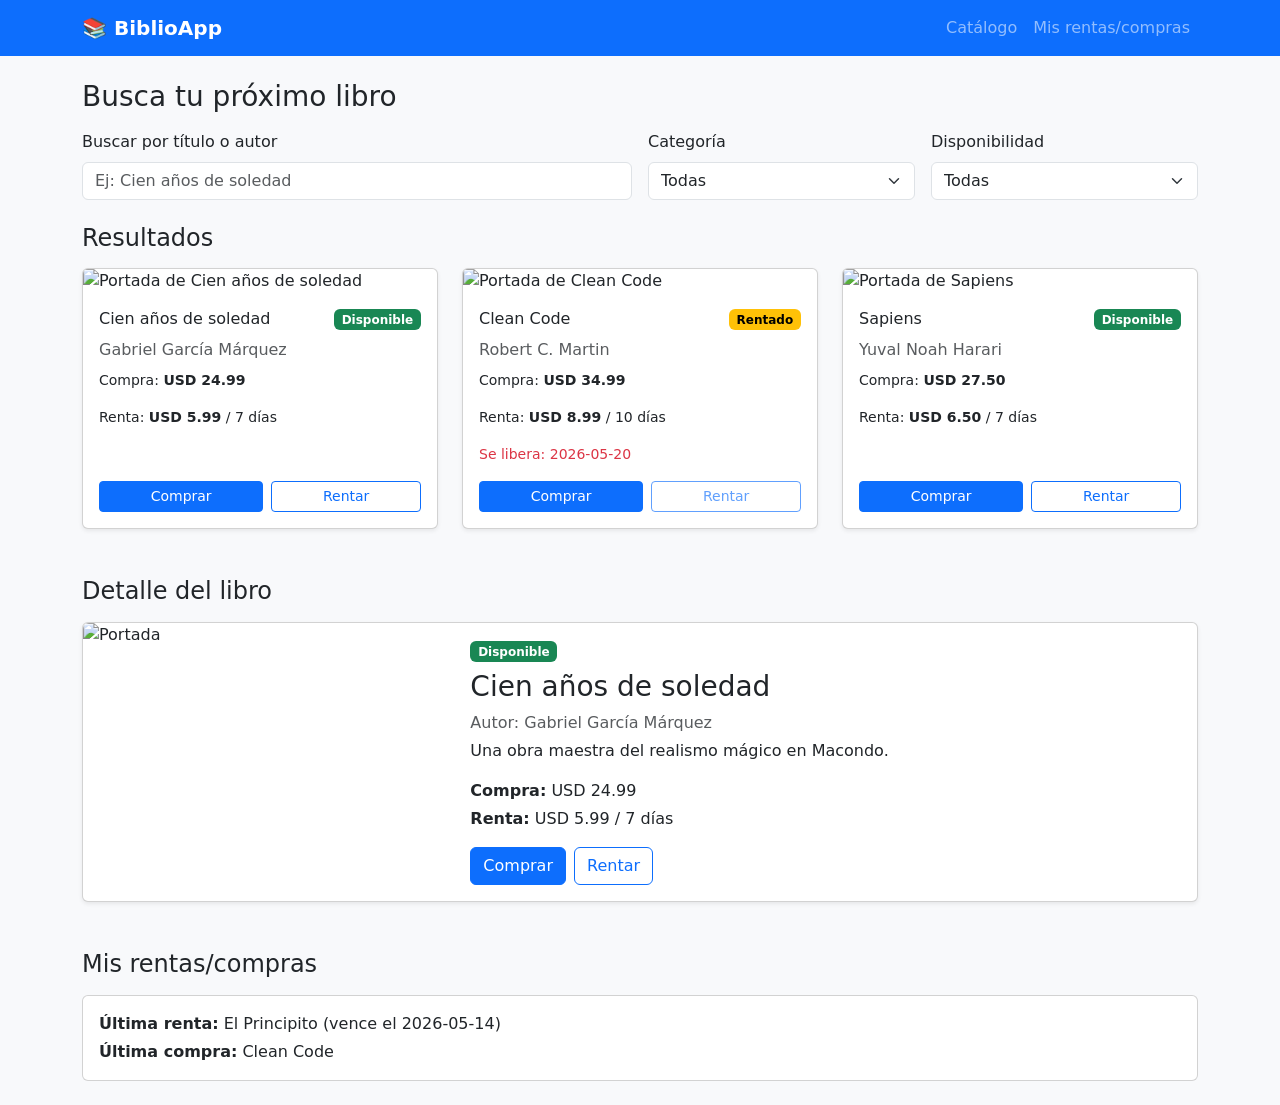
==== index.html @ 9d70b994 "Agrega resumen del plan en archivo Markdown" ====
<!doctype html>
<html lang="es">
  <head>
    <meta charset="UTF-8" />
    <meta name="viewport" content="width=device-width, initial-scale=1.0" />
    <title>Biblioteca | Catálogo</title>
    <link
      href="https://cdn.jsdelivr.net/npm/bootstrap@5.3.3/dist/css/bootstrap.min.css"
      rel="stylesheet"
      integrity="sha384-QWTKZyjpPEjISv5WaRU9OFeRpok6YctnYmDr5pNlyT2bRjXh0JMhjY6hW+ALEwIH"
      crossorigin="anonymous"
    />
    <link rel="stylesheet" href="styles.css" />
  </head>
  <body>
    <nav class="navbar navbar-expand-lg navbar-dark bg-primary sticky-top">
      <div class="container">
        <a class="navbar-brand fw-bold" href="#">📚 BiblioApp</a>
        <button
          class="navbar-toggler"
          type="button"
          data-bs-toggle="collapse"
          data-bs-target="#navbarNav"
          aria-controls="navbarNav"
          aria-expanded="false"
          aria-label="Alternar navegación"
        >
          <span class="navbar-toggler-icon"></span>
        </button>
        <div class="collapse navbar-collapse" id="navbarNav">
          <ul class="navbar-nav ms-auto">
            <li class="nav-item"><a class="nav-link" href="#catalogo">Catálogo</a></li>
            <li class="nav-item"><a class="nav-link" href="#historial">Mis rentas/compras</a></li>
          </ul>
        </div>
      </div>
    </nav>

    <main class="container my-4">
      <section class="mb-4" id="catalogo">
        <h1 class="h3 mb-3">Busca tu próximo libro</h1>
        <form class="row g-3" id="searchForm">
          <div class="col-md-6">
            <label for="searchInput" class="form-label">Buscar por título o autor</label>
            <input id="searchInput" class="form-control" type="text" placeholder="Ej: Cien años de soledad" />
          </div>
          <div class="col-md-3">
            <label for="categoryFilter" class="form-label">Categoría</label>
            <select id="categoryFilter" class="form-select">
              <option value="all" selected>Todas</option>
              <option value="novela">Novela</option>
              <option value="programacion">Programación</option>
              <option value="historia">Historia</option>
            </select>
          </div>
          <div class="col-md-3">
            <label for="availabilityFilter" class="form-label">Disponibilidad</label>
            <select id="availabilityFilter" class="form-select">
              <option value="all" selected>Todas</option>
              <option value="available">Disponible</option>
              <option value="rented">Rentado</option>
            </select>
          </div>
        </form>
        <div id="emptyState" class="alert alert-warning mt-3 d-none" role="alert">
          No encontramos ese libro o no está disponible en este momento.
        </div>
      </section>

      <section>
        <div class="d-flex align-items-center gap-2 mb-3">
          <h2 class="h4 mb-0">Resultados</h2>
          <div id="loader" class="spinner-border spinner-border-sm text-primary d-none" role="status" aria-hidden="true"></div>
        </div>
        <div id="booksGrid" class="row g-4"></div>
      </section>

      <section id="detalle" class="mt-5">
        <h2 class="h4 mb-3">Detalle del libro</h2>
        <article class="card shadow-sm">
          <div class="row g-0">
            <div class="col-md-4">
              <img id="detailImage" src="https://placehold.co/600x800?text=Libro" class="img-fluid rounded-start book-cover" alt="Portada" />
            </div>
            <div class="col-md-8">
              <div class="card-body">
                <span id="detailBadge" class="badge text-bg-success mb-2">Disponible</span>
                <h3 id="detailTitle" class="card-title">Selecciona un libro</h3>
                <p id="detailAuthor" class="text-muted mb-1"></p>
                <p id="detailDescription" class="card-text">Aquí verás la descripción del libro seleccionado.</p>
                <p class="mb-1"><strong>Compra:</strong> <span id="detailPurchase">—</span></p>
                <p><strong>Renta:</strong> <span id="detailRental">—</span></p>
                <p id="releaseDate" class="text-danger d-none mb-3"></p>
                <div class="d-flex flex-wrap gap-2">
                  <button id="buyBtn" class="btn btn-primary">Comprar</button>
                  <button id="rentBtn" class="btn btn-outline-primary">Rentar</button>
                  <button id="notifyBtn" class="btn btn-outline-secondary d-none">Avisarme cuando se libere</button>
                </div>
              </div>
            </div>
          </div>
        </article>
      </section>

      <section id="historial" class="mt-5">
        <h2 class="h4 mb-3">Mis rentas/compras</h2>
        <div class="card">
          <div class="card-body">
            <p class="mb-1"><strong>Última renta:</strong> El Principito (vence el 2026-05-14)</p>
            <p class="mb-0"><strong>Última compra:</strong> Clean Code</p>
          </div>
        </div>
      </section>
    </main>

    <script src="app.js"></script>
    <script src="https://cdn.jsdelivr.net/npm/bootstrap@5.3.3/dist/js/bootstrap.bundle.min.js" integrity="sha384-YvpcrYf0tY3lHB60NNkmXc5s9fDVZLESaAA55NDzOxhy9GkcIdslK1eN7N6jIeHz" crossorigin="anonymous"></script>
  </body>
</html>
---- styles.css ----
body {
  background: #f8f9fb;
}

.book-cover {
  height: 100%;
  max-height: 420px;
  object-fit: cover;
}

.book-card .card {
  transition: transform 0.2s ease, box-shadow 0.2s ease;
  height: 100%;
}

.book-card .card:hover {
  transform: translateY(-4px);
  box-shadow: 0 0.5rem 1rem rgba(0, 0, 0, 0.1);
}
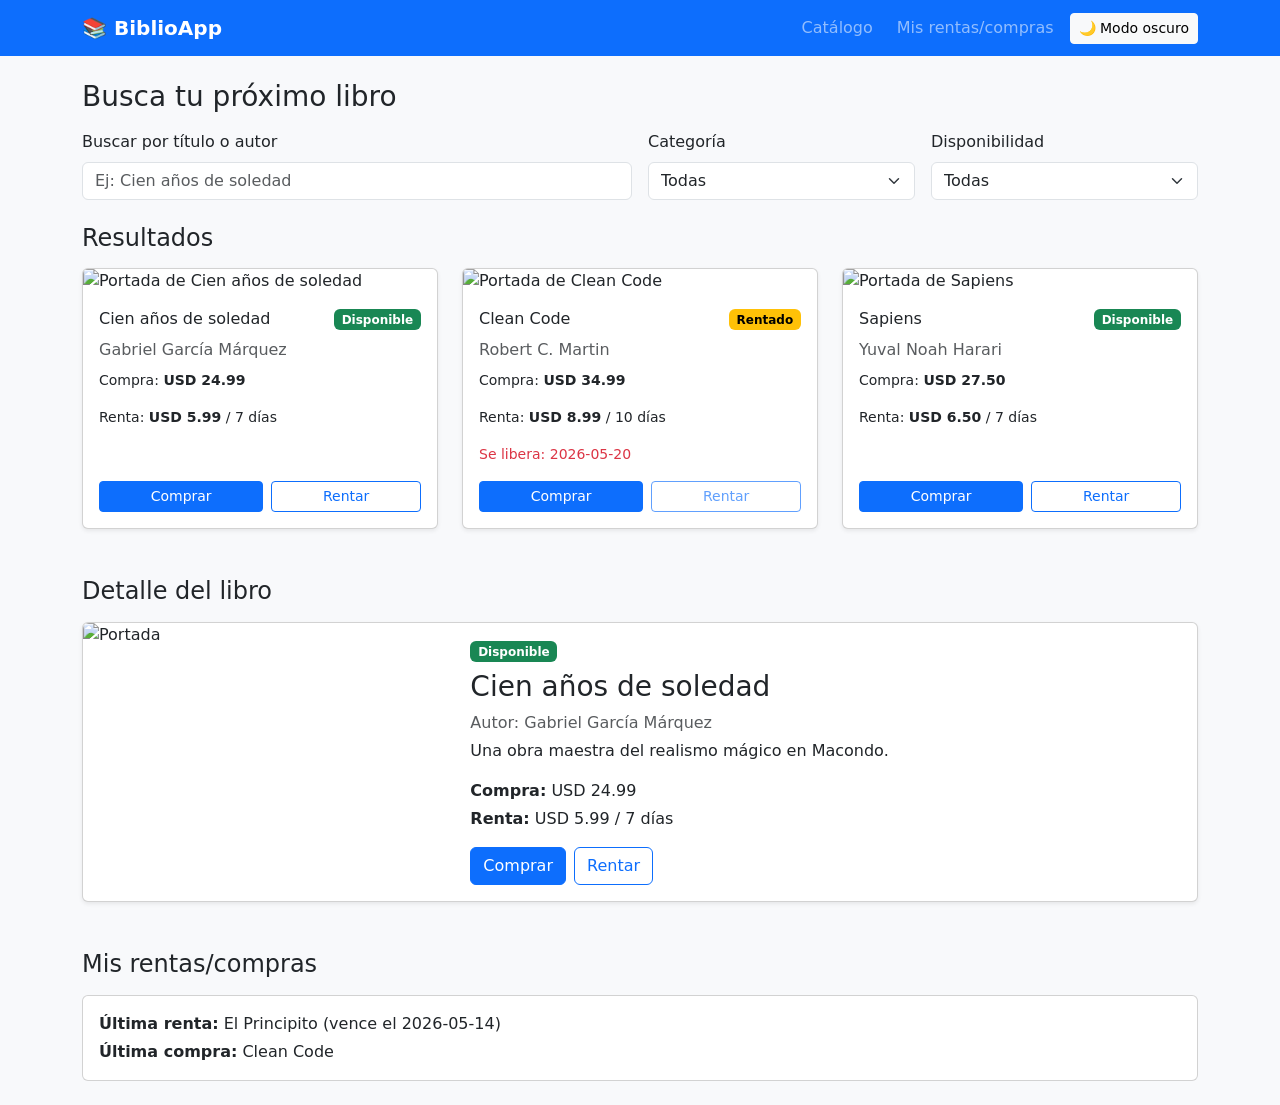
==== commit ddf9bf8d: "Agregar modo claro/oscuro con botón y persistencia" ====
--- a/index.html
+++ b/index.html
@@ -12,7 +12,7 @@
     />
     <link rel="stylesheet" href="styles.css" />
   </head>
-  <body>
+  <body data-bs-theme="light">
     <nav class="navbar navbar-expand-lg navbar-dark bg-primary sticky-top">
       <div class="container">
         <a class="navbar-brand fw-bold" href="#">📚 BiblioApp</a>
@@ -28,9 +28,14 @@
           <span class="navbar-toggler-icon"></span>
         </button>
         <div class="collapse navbar-collapse" id="navbarNav">
-          <ul class="navbar-nav ms-auto">
+          <ul class="navbar-nav ms-auto align-items-lg-center gap-lg-2">
             <li class="nav-item"><a class="nav-link" href="#catalogo">Catálogo</a></li>
             <li class="nav-item"><a class="nav-link" href="#historial">Mis rentas/compras</a></li>
+            <li class="nav-item">
+              <button id="themeToggle" class="btn btn-sm btn-light" type="button" aria-label="Cambiar tema">
+                🌙 Modo oscuro
+              </button>
+            </li>
           </ul>
         </div>
       </div>
--- a/styles.css
+++ b/styles.css
@@ -1,5 +1,17 @@
 body {
   background: #f8f9fb;
+  transition: background-color 0.2s ease, color 0.2s ease;
+}
+
+body[data-bs-theme="dark"] {
+  background: #121417;
+}
+
+body[data-bs-theme="dark"] .book-card .card,
+body[data-bs-theme="dark"] #detalle .card,
+body[data-bs-theme="dark"] #historial .card {
+  background-color: #1c2128;
+  border-color: #2f353d;
 }
 
 .book-cover {
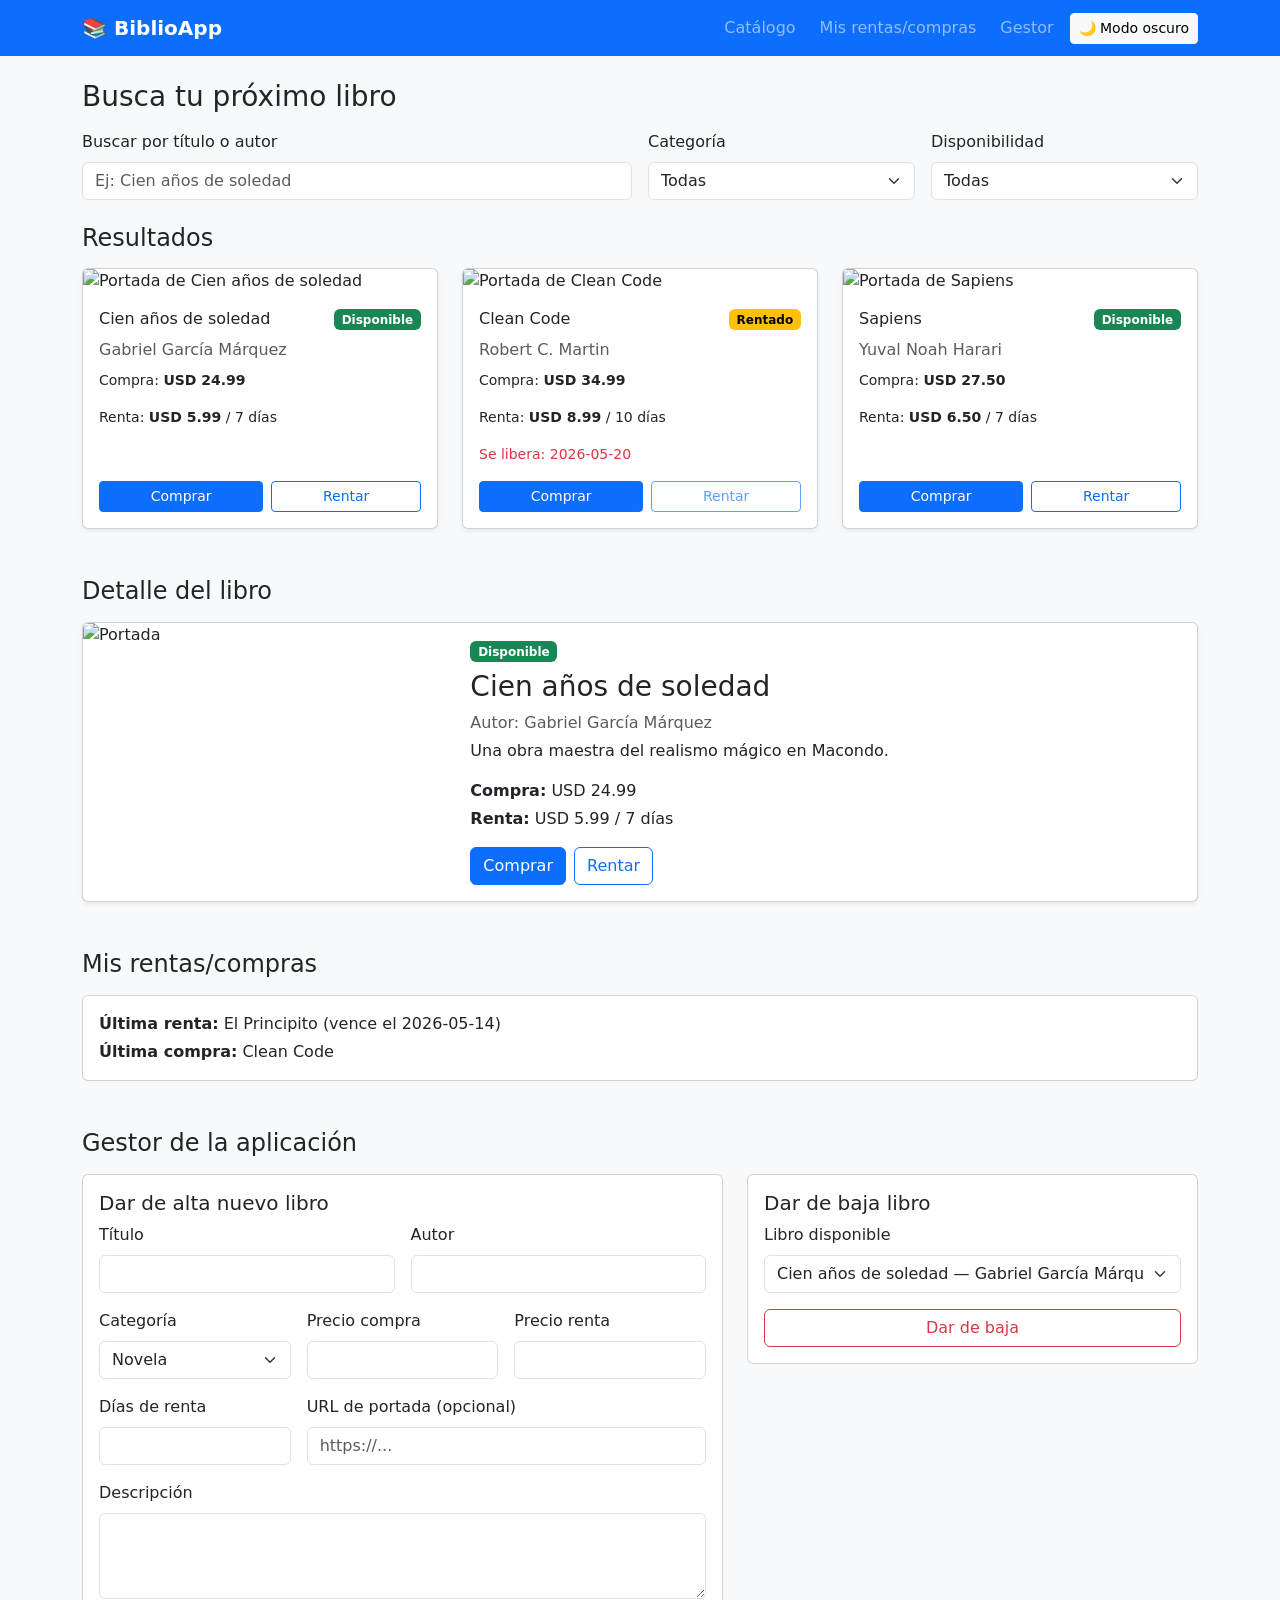
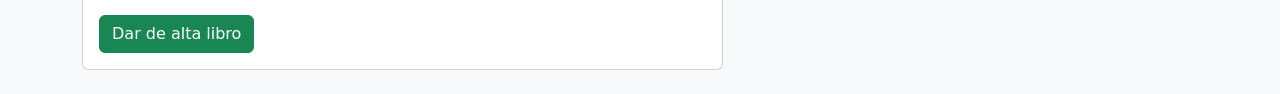
==== commit ac3668c0: "Agregar menú y sección de gestor para altas y bajas de libros" ====
--- a/index.html
+++ b/index.html
@@ -31,6 +31,7 @@
           <ul class="navbar-nav ms-auto align-items-lg-center gap-lg-2">
             <li class="nav-item"><a class="nav-link" href="#catalogo">Catálogo</a></li>
             <li class="nav-item"><a class="nav-link" href="#historial">Mis rentas/compras</a></li>
+            <li class="nav-item"><a class="nav-link" href="#gestor">Gestor</a></li>
             <li class="nav-item">
               <button id="themeToggle" class="btn btn-sm btn-light" type="button" aria-label="Cambiar tema">
                 🌙 Modo oscuro
@@ -116,6 +117,76 @@
           </div>
         </div>
       </section>
+
+      <section id="gestor" class="mt-5">
+        <h2 class="h4 mb-3">Gestor de la aplicación</h2>
+        <div class="row g-4">
+          <div class="col-lg-7">
+            <div class="card">
+              <div class="card-body">
+                <h3 class="h5">Dar de alta nuevo libro</h3>
+                <form id="adminForm" class="row g-3">
+                  <div class="col-md-6">
+                    <label for="adminTitle" class="form-label">Título</label>
+                    <input id="adminTitle" name="title" class="form-control" type="text" required />
+                  </div>
+                  <div class="col-md-6">
+                    <label for="adminAuthor" class="form-label">Autor</label>
+                    <input id="adminAuthor" name="author" class="form-control" type="text" required />
+                  </div>
+                  <div class="col-md-4">
+                    <label for="adminCategory" class="form-label">Categoría</label>
+                    <select id="adminCategory" name="category" class="form-select" required>
+                      <option value="novela">Novela</option>
+                      <option value="programacion">Programación</option>
+                      <option value="historia">Historia</option>
+                    </select>
+                  </div>
+                  <div class="col-md-4">
+                    <label for="adminPurchasePrice" class="form-label">Precio compra</label>
+                    <input id="adminPurchasePrice" name="purchasePrice" class="form-control" type="number" min="0" step="0.01" required />
+                  </div>
+                  <div class="col-md-4">
+                    <label for="adminRentalPrice" class="form-label">Precio renta</label>
+                    <input id="adminRentalPrice" name="rentalPrice" class="form-control" type="number" min="0" step="0.01" required />
+                  </div>
+                  <div class="col-md-4">
+                    <label for="adminRentalDays" class="form-label">Días de renta</label>
+                    <input id="adminRentalDays" name="rentalDays" class="form-control" type="number" min="1" step="1" required />
+                  </div>
+                  <div class="col-md-8">
+                    <label for="adminImage" class="form-label">URL de portada (opcional)</label>
+                    <input id="adminImage" name="image" class="form-control" type="url" placeholder="https://..." />
+                  </div>
+                  <div class="col-12">
+                    <label for="adminDescription" class="form-label">Descripción</label>
+                    <textarea id="adminDescription" name="description" class="form-control" rows="3" required></textarea>
+                  </div>
+                  <div class="col-12">
+                    <button class="btn btn-success" type="submit">Dar de alta libro</button>
+                  </div>
+                </form>
+              </div>
+            </div>
+          </div>
+          <div class="col-lg-5">
+            <div class="card">
+              <div class="card-body">
+                <h3 class="h5">Dar de baja libro</h3>
+                <form id="adminDeleteForm" class="d-grid gap-3">
+                  <div>
+                    <label for="adminBookSelect" class="form-label">Libro disponible</label>
+                    <select id="adminBookSelect" class="form-select"></select>
+                  </div>
+                  <button class="btn btn-outline-danger" type="submit">Dar de baja</button>
+                </form>
+                <div id="adminFeedback" class="alert d-none mt-3 mb-0" role="alert"></div>
+              </div>
+            </div>
+          </div>
+        </div>
+      </section>
+
     </main>
 
     <script src="app.js"></script>
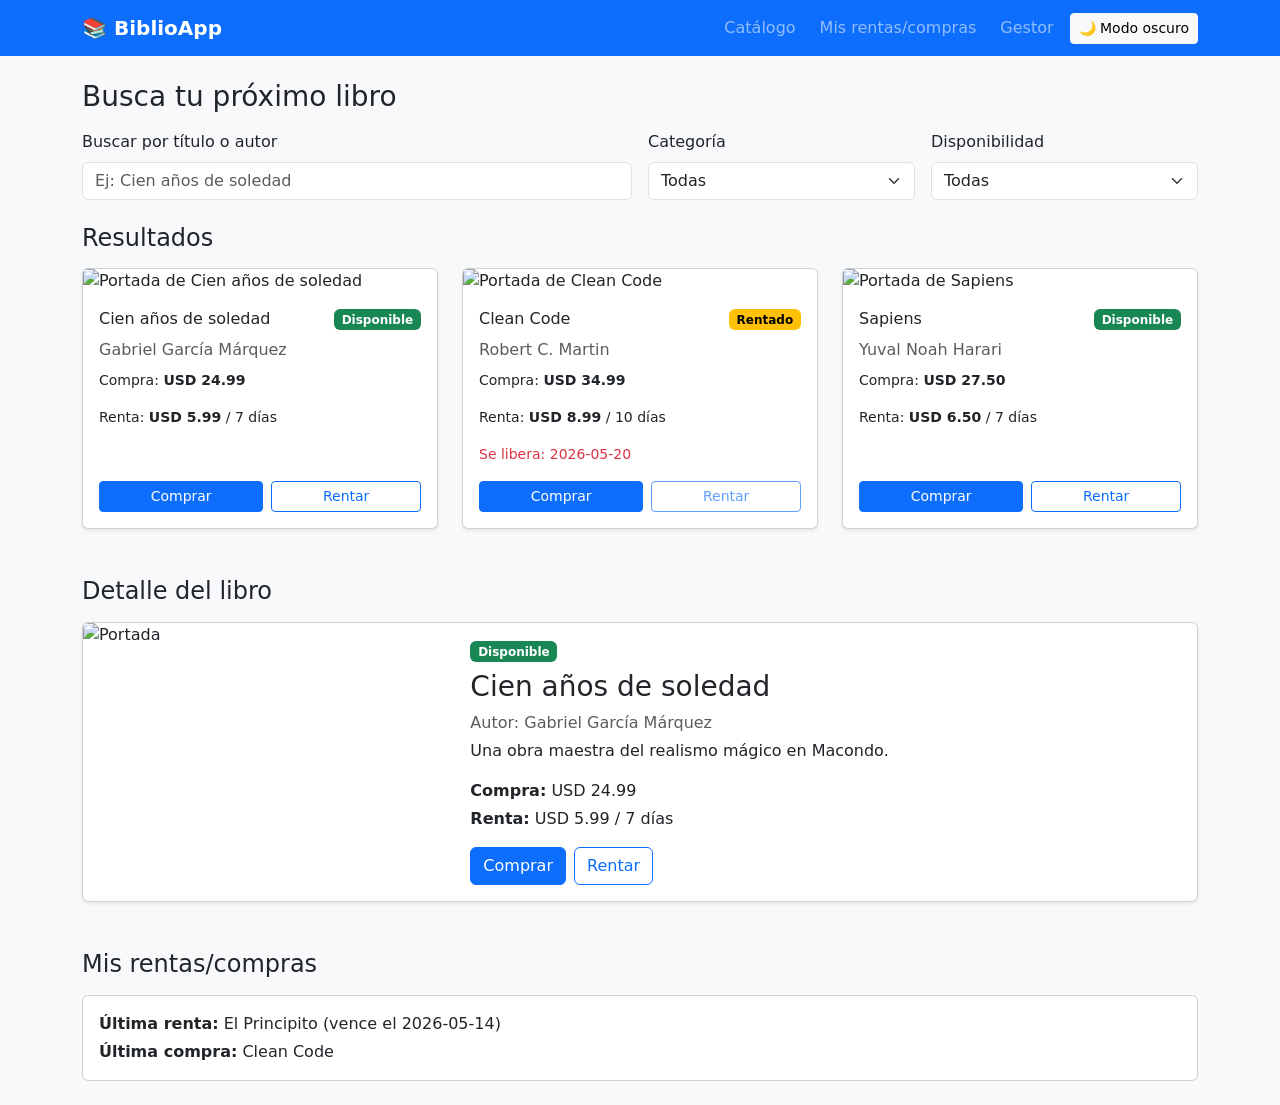
==== commit 28cb76ce: "Move gestor to dedicated tab and page" ====
--- a/index.html
+++ b/index.html
@@ -31,7 +31,7 @@
           <ul class="navbar-nav ms-auto align-items-lg-center gap-lg-2">
             <li class="nav-item"><a class="nav-link" href="#catalogo">Catálogo</a></li>
             <li class="nav-item"><a class="nav-link" href="#historial">Mis rentas/compras</a></li>
-            <li class="nav-item"><a class="nav-link" href="#gestor">Gestor</a></li>
+            <li class="nav-item"><a class="nav-link" href="gestor.html" target="_blank" rel="noopener">Gestor</a></li>
             <li class="nav-item">
               <button id="themeToggle" class="btn btn-sm btn-light" type="button" aria-label="Cambiar tema">
                 🌙 Modo oscuro
@@ -118,74 +118,6 @@
         </div>
       </section>
 
-      <section id="gestor" class="mt-5">
-        <h2 class="h4 mb-3">Gestor de la aplicación</h2>
-        <div class="row g-4">
-          <div class="col-lg-7">
-            <div class="card">
-              <div class="card-body">
-                <h3 class="h5">Dar de alta nuevo libro</h3>
-                <form id="adminForm" class="row g-3">
-                  <div class="col-md-6">
-                    <label for="adminTitle" class="form-label">Título</label>
-                    <input id="adminTitle" name="title" class="form-control" type="text" required />
-                  </div>
-                  <div class="col-md-6">
-                    <label for="adminAuthor" class="form-label">Autor</label>
-                    <input id="adminAuthor" name="author" class="form-control" type="text" required />
-                  </div>
-                  <div class="col-md-4">
-                    <label for="adminCategory" class="form-label">Categoría</label>
-                    <select id="adminCategory" name="category" class="form-select" required>
-                      <option value="novela">Novela</option>
-                      <option value="programacion">Programación</option>
-                      <option value="historia">Historia</option>
-                    </select>
-                  </div>
-                  <div class="col-md-4">
-                    <label for="adminPurchasePrice" class="form-label">Precio compra</label>
-                    <input id="adminPurchasePrice" name="purchasePrice" class="form-control" type="number" min="0" step="0.01" required />
-                  </div>
-                  <div class="col-md-4">
-                    <label for="adminRentalPrice" class="form-label">Precio renta</label>
-                    <input id="adminRentalPrice" name="rentalPrice" class="form-control" type="number" min="0" step="0.01" required />
-                  </div>
-                  <div class="col-md-4">
-                    <label for="adminRentalDays" class="form-label">Días de renta</label>
-                    <input id="adminRentalDays" name="rentalDays" class="form-control" type="number" min="1" step="1" required />
-                  </div>
-                  <div class="col-md-8">
-                    <label for="adminImage" class="form-label">URL de portada (opcional)</label>
-                    <input id="adminImage" name="image" class="form-control" type="url" placeholder="https://..." />
-                  </div>
-                  <div class="col-12">
-                    <label for="adminDescription" class="form-label">Descripción</label>
-                    <textarea id="adminDescription" name="description" class="form-control" rows="3" required></textarea>
-                  </div>
-                  <div class="col-12">
-                    <button class="btn btn-success" type="submit">Dar de alta libro</button>
-                  </div>
-                </form>
-              </div>
-            </div>
-          </div>
-          <div class="col-lg-5">
-            <div class="card">
-              <div class="card-body">
-                <h3 class="h5">Dar de baja libro</h3>
-                <form id="adminDeleteForm" class="d-grid gap-3">
-                  <div>
-                    <label for="adminBookSelect" class="form-label">Libro disponible</label>
-                    <select id="adminBookSelect" class="form-select"></select>
-                  </div>
-                  <button class="btn btn-outline-danger" type="submit">Dar de baja</button>
-                </form>
-                <div id="adminFeedback" class="alert d-none mt-3 mb-0" role="alert"></div>
-              </div>
-            </div>
-          </div>
-        </div>
-      </section>
 
     </main>
 
